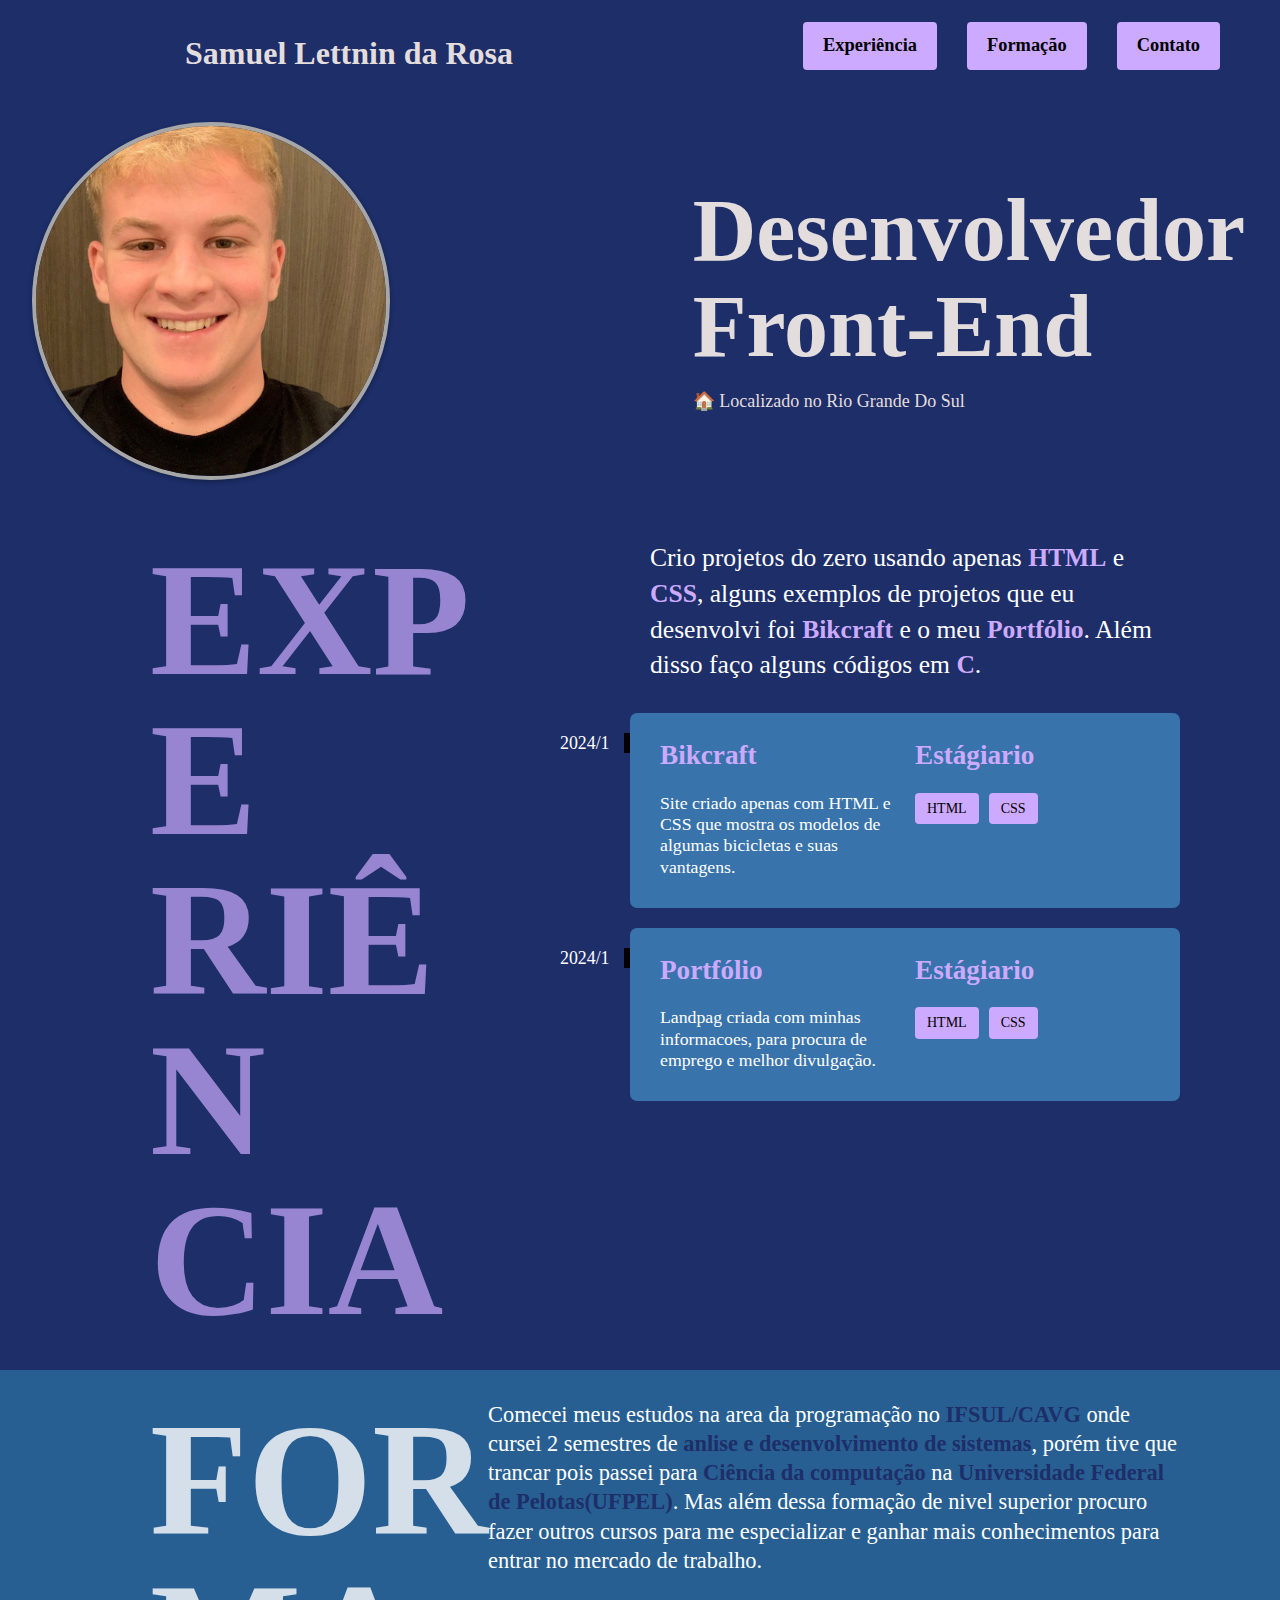
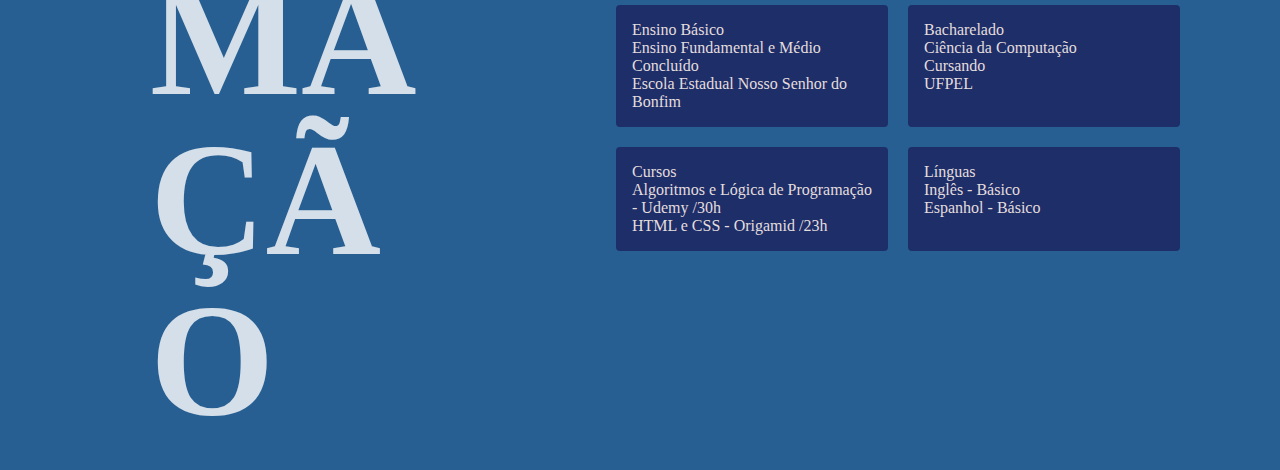
==== 07/index.html @ df696bf7 "Add files via upload" ====
<!DOCTYPE html>
<html lang="pt-br">

<head>
  <meta charset="UTF-8">
  <meta name="viewport" content="width=device-width, initial-scale=1.0">
  <link rel="stylesheet" href="/07/css/style.css">
  <title>Portfólio</title>
</head>

<body>

  <header class="header">
    <h1 class="nome">Samuel Lettnin da Rosa</h1>
    <nav>
      <ul class="header-menu">
        <li><a href="#experiencia">Experiência</a></li>
        <li><a href="#experiencia">Formação</a></li>
        <li><a href="#experiencia">Contato</a></li>
      </ul>
    </nav>
  </header>

  <main >
    <section class="introducao">
      <img src="img/foto.jpeg" alt="foto">
      <div>
        <h1>Desenvolvedor <br>Front-End </h1>
        <p>🏠 Localizado no Rio Grande Do Sul</p>
      </div>
    </section>

    <section class="experiencia" id="experiencia" aria-label="Expêriencia">
      <h2 class="subtitulo">expe<br>riên<br>cia</h2>
      <div>
        <p class="experiencia-texto">Crio projetos do zero usando apenas <strong>HTML</strong> e <strong>CSS</strong>, alguns exemplos de projetos que eu desenvolvi foi <STRong>Bikcraft</STRong> e o meu <strong>Portfólio</strong>. Além disso faço alguns códigos em <strong>C</strong>.</p>

        <div class="empresa">
          <span class="ano">2024/1</span>
          <h3 class="empresa-titulo">Bikcraft</h3>
          <span class="empresa-titulo">Estágiario</span>
          <p class="empresa-texto">Site criado apenas com HTML e CSS que mostra os modelos de algumas bicicletas e suas vantagens.</p>
          <ul class="habilidades">
            <li>HTML</li>
            <li>CSS</li>
          </ul>
        </div>

        <div class="empresa">
          <span class="ano">2024/1</span>
          <h3 class="empresa-titulo">Portfólio</h3>
          <span class="empresa-titulo">Estágiario</span>
          <p class="empresa-texto">Landpag criada com minhas informacoes, para procura de emprego e melhor divulgação.</p>
          <ul class="habilidades">
            <li>HTML</li>
            <li>CSS</li>
          </ul>
        </div>
      </div>
    </section>

    <section class="formacao" id="formacao" aria-label="Formação">

      <div class="formacao-container">
        <h2 class="sub">FOR<br>MA<br>ÇÃO</h2>

        <div>
          <p class="formacao-texto"> Comecei meus estudos na area da programação no <strong>IFSUL/CAVG</strong> onde cursei 2 semestres de <strong>anlise e desenvolvimento de sistemas</strong>, porém tive que trancar pois passei para <strong>Ciência da computação</strong> na <strong>Universidade Federal de Pelotas(UFPEL)</strong>. Mas além dessa formação de nivel superior procuro fazer outros cursos para me especializar e ganhar mais conhecimentos para entrar no mercado de trabalho.</p>

          <ul class="faculdade-lista">
            <li class="faculdade">
              <article>
                <span class="faculade-tipo">Ensino Básico</span>
                <p class="faculdade-curso">Ensino Fundamental e Médio</p>
                <p class="faculdade-status">Concluído</p>
                <p class="faculdade-instituicao">Escola Estadual Nosso Senhor do Bonfim</p>
              </article>
            </li>

            <li class="faculdade">
              <article>
              <span class="faculade-tipo">Bacharelado</span>
              <p class="faculdade-curso">Ciência da Computação</p>
              <p class="faculdade-status">Cursando</p>
              <p class="faculdade-instituicao">UFPEL</p>
              </article>
            </li>

            <li class="faculdade">
              <span class="curso-titulo">Cursos</span>
              <p class="curso-texto">Algoritmos e Lógica de Programação - Udemy /30h</p>
              <p class="curso-texto">HTML e CSS - Origamid /23h</p> 
            </li>

            <li class="faculdade">
              <span class="linguagem-titulo">Línguas</span>
              <p class="curso-texto">Inglês - Básico</p>
              <p class="curso-texto">Espanhol - Básico</p>
            </li>
          </ul>
        </div>
      </div>

    </section>

  </main>

</body>

</html>
---- 07/css/style.css ----
@import "/07/css/geral.css";
@import "/07/css/header.css";
@import "/07/css/introducao.css";
@import "/07/css/experiencia.css";
@import "/07/css/formacao.css";
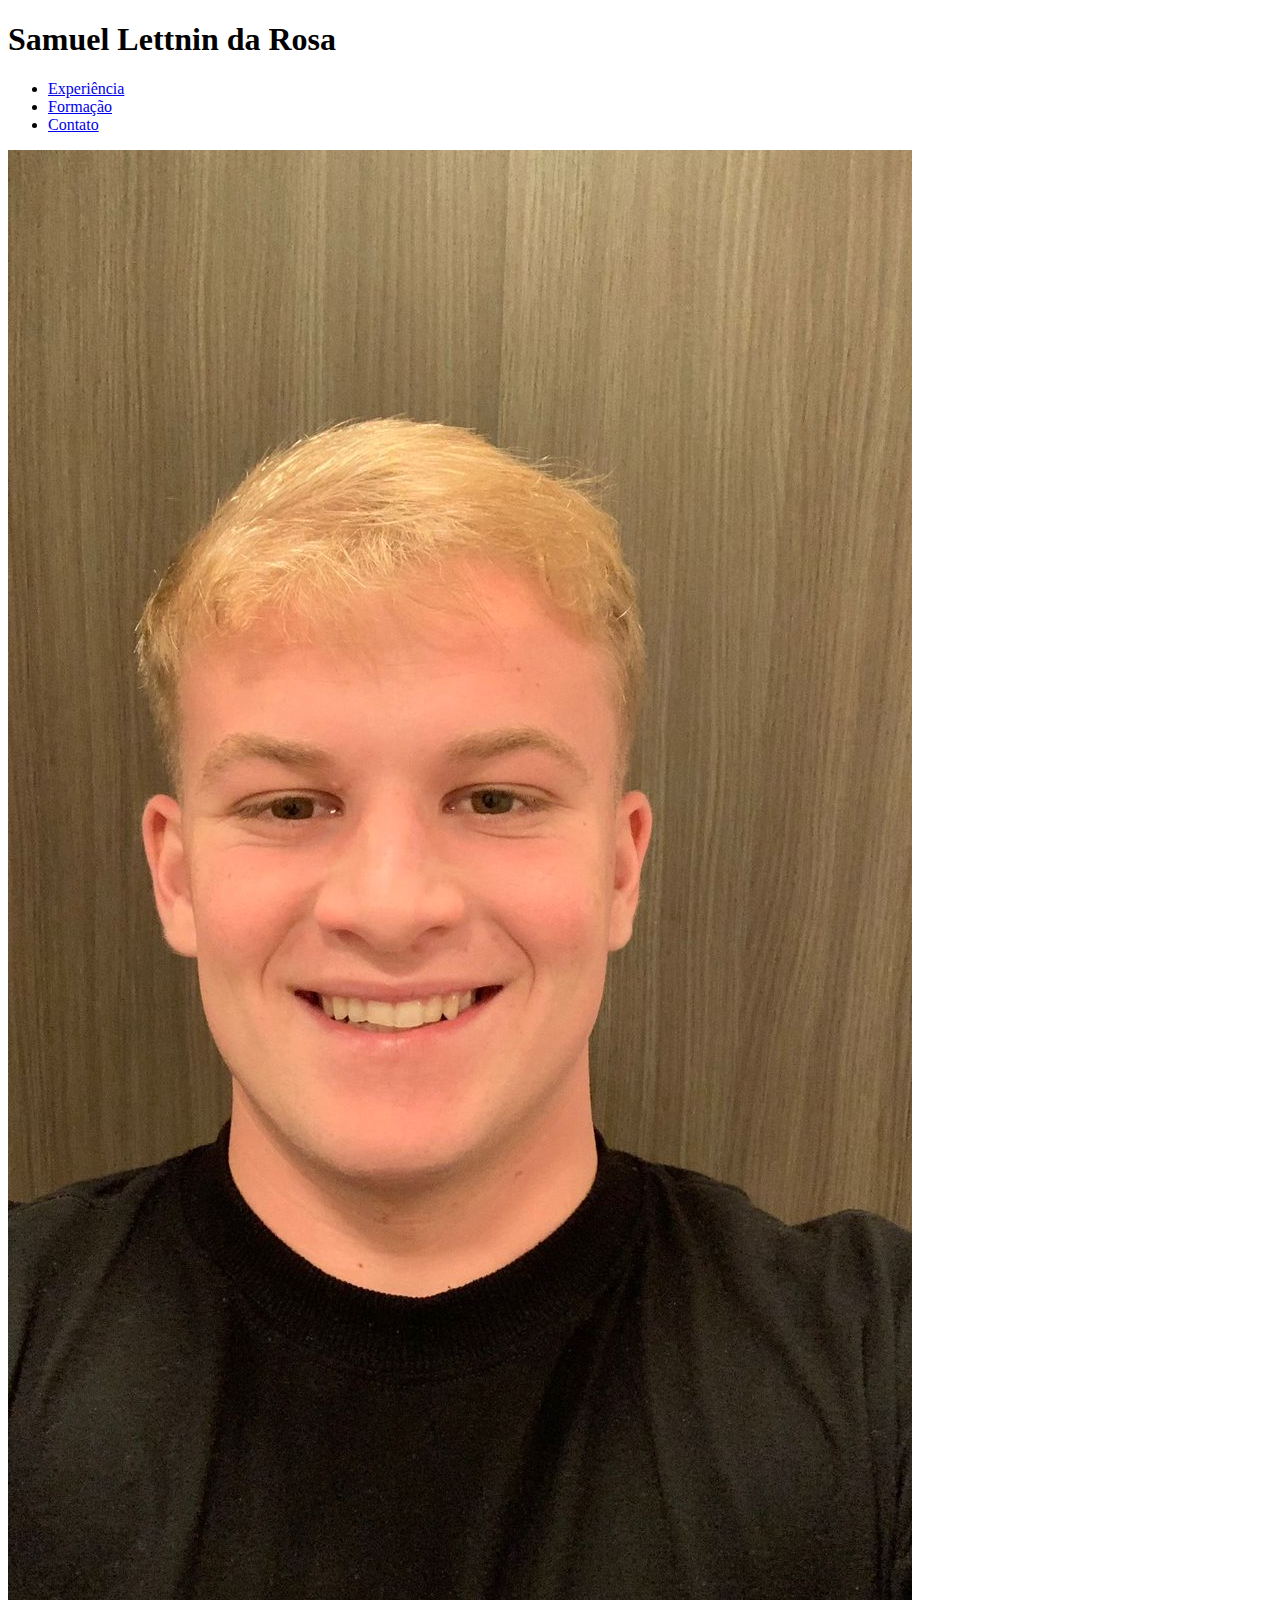
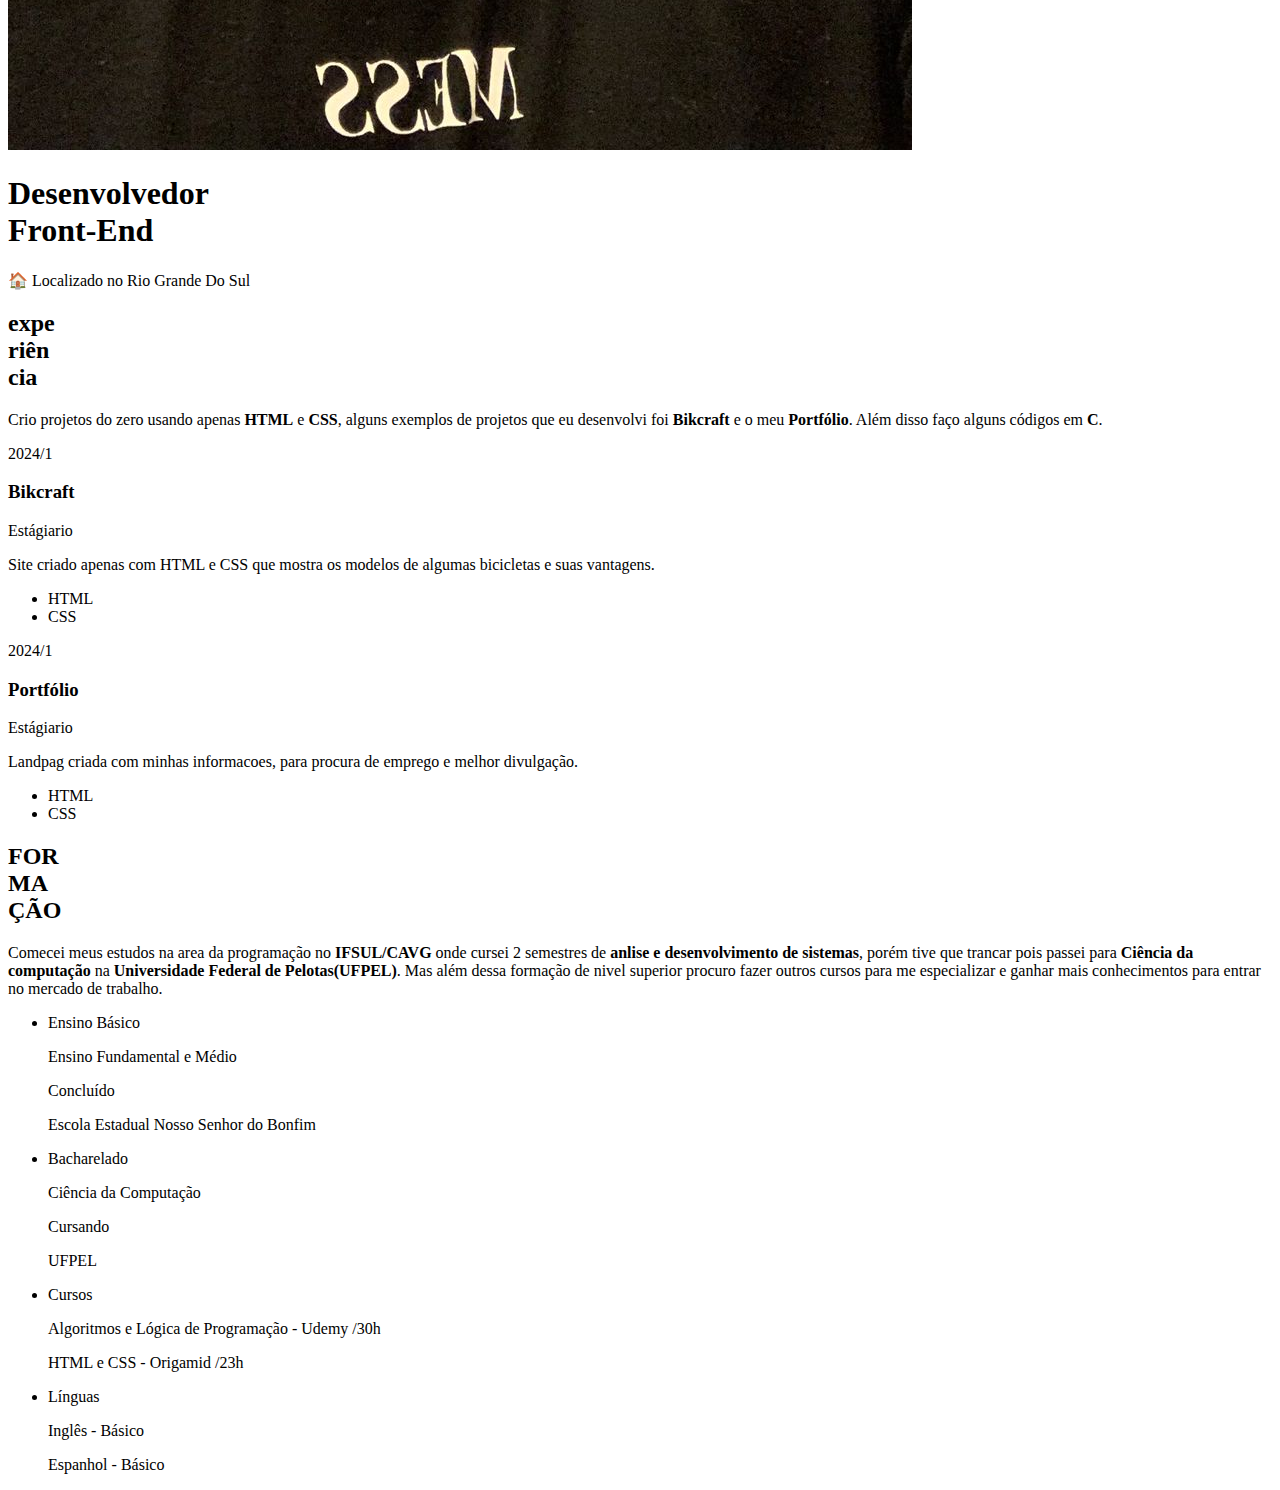
==== commit a74f2afa: "Update index.html" ====
--- a/07/index.html
+++ b/07/index.html
@@ -4,7 +4,7 @@
 <head>
   <meta charset="UTF-8">
   <meta name="viewport" content="width=device-width, initial-scale=1.0">
-  <link rel="stylesheet" href="/07/css/style.css">
+  <link rel="stylesheet" href="07/css/style.css">
   <title>Portfólio</title>
 </head>
 
@@ -23,7 +23,7 @@
 
   <main >
     <section class="introducao">
-      <img src="img/foto.jpeg" alt="foto">
+      <img src="/07/img/foto.jpeg" alt="foto">
       <div>
         <h1>Desenvolvedor <br>Front-End </h1>
         <p>🏠 Localizado no Rio Grande Do Sul</p>
@@ -107,4 +107,4 @@
 
 </body>
 
-</html>+</html>
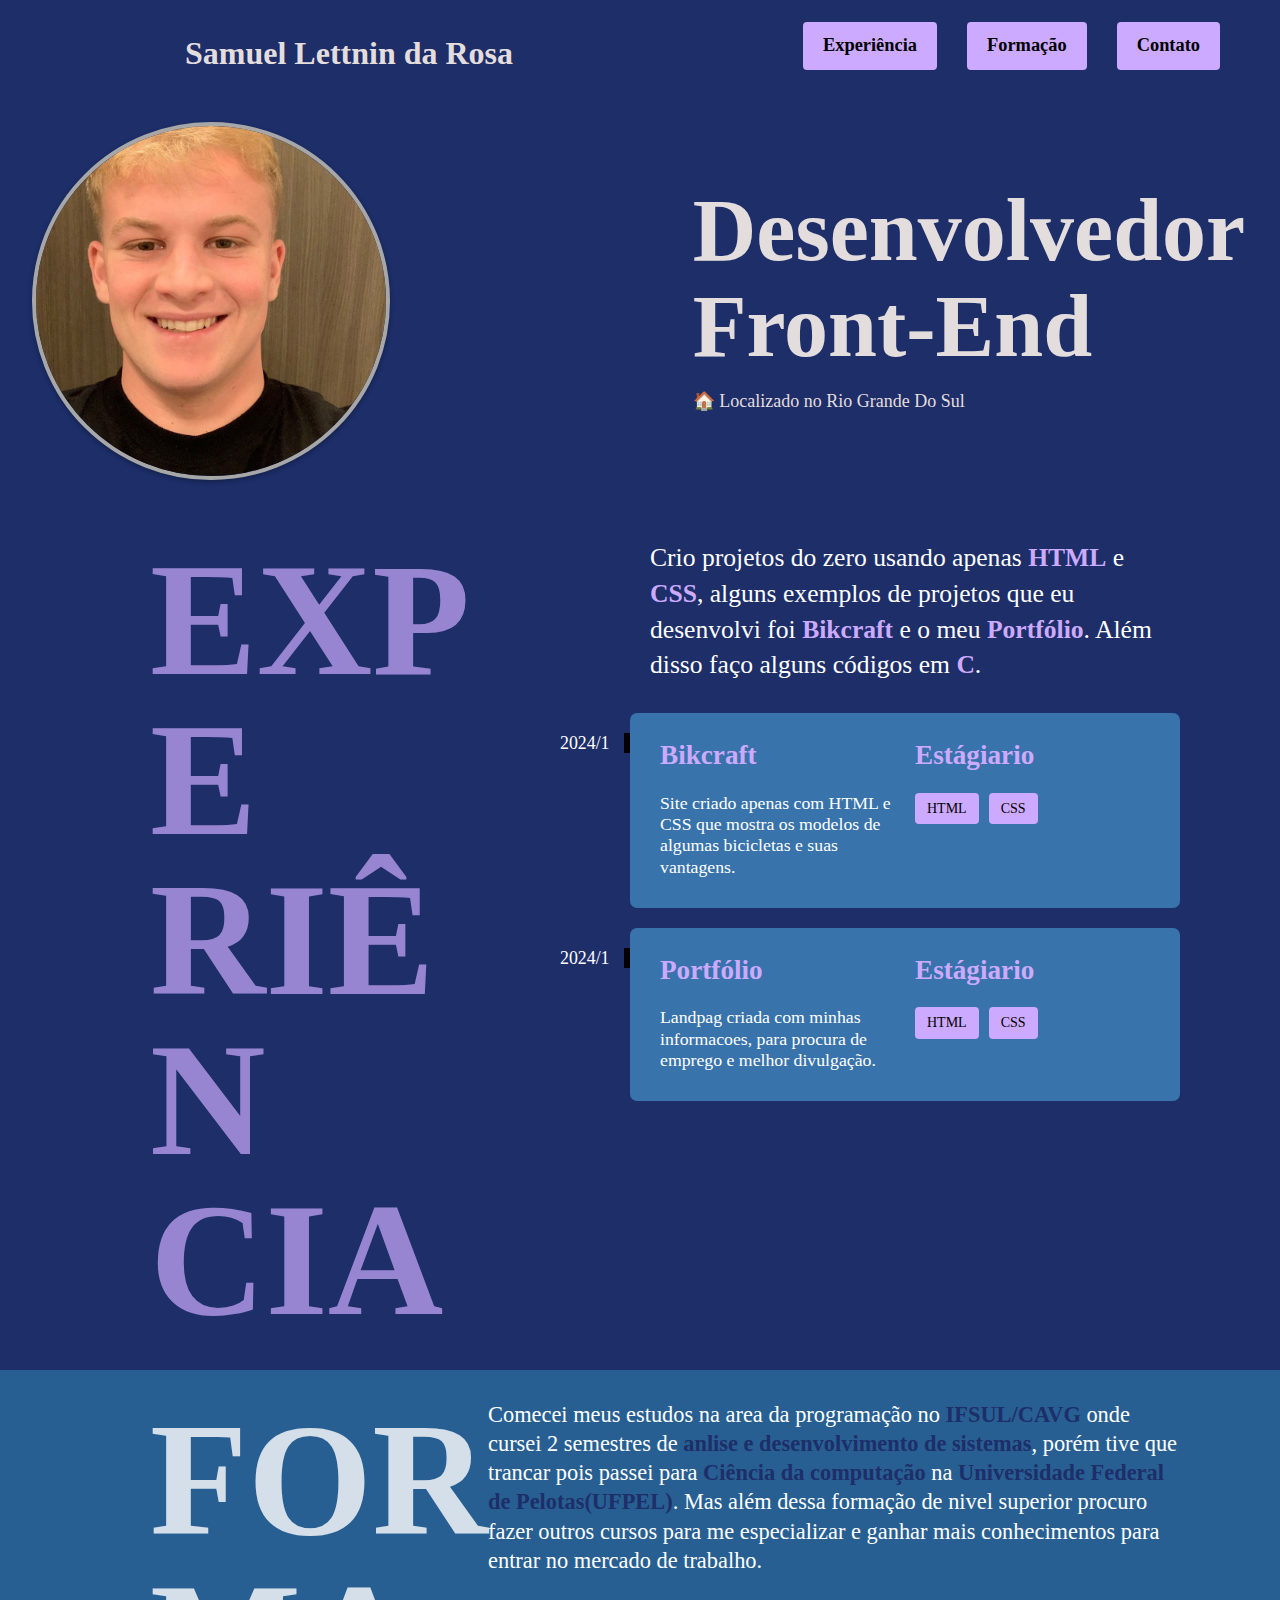
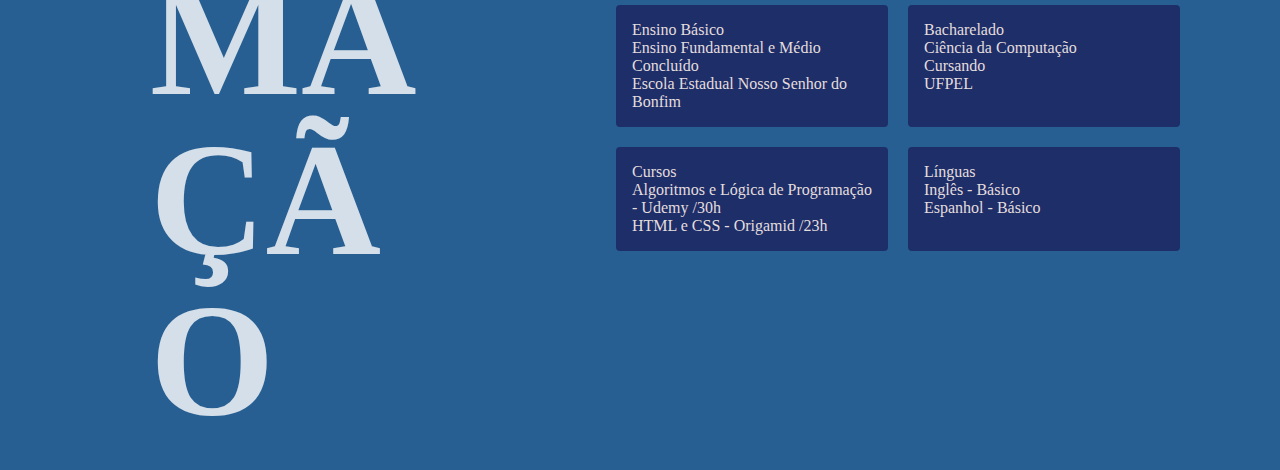
==== commit f7bfbb2f: "Update index.html" ====
--- a/07/index.html
+++ b/07/index.html
@@ -4,7 +4,7 @@
 <head>
   <meta charset="UTF-8">
   <meta name="viewport" content="width=device-width, initial-scale=1.0">
-  <link rel="stylesheet" href="07/css/style.css">
+  <link rel="stylesheet" href="/07/css/style.css">
   <title>Portfólio</title>
 </head>
 
--- a/07/css/style.css
+++ b/07/css/style.css
@@ -0,0 +1,5 @@
+@import "/07/css/geral.css";
+@import "/07/css/header.css";
+@import "/07/css/introducao.css";
+@import "/07/css/experiencia.css";
+@import "/07/css/formacao.css";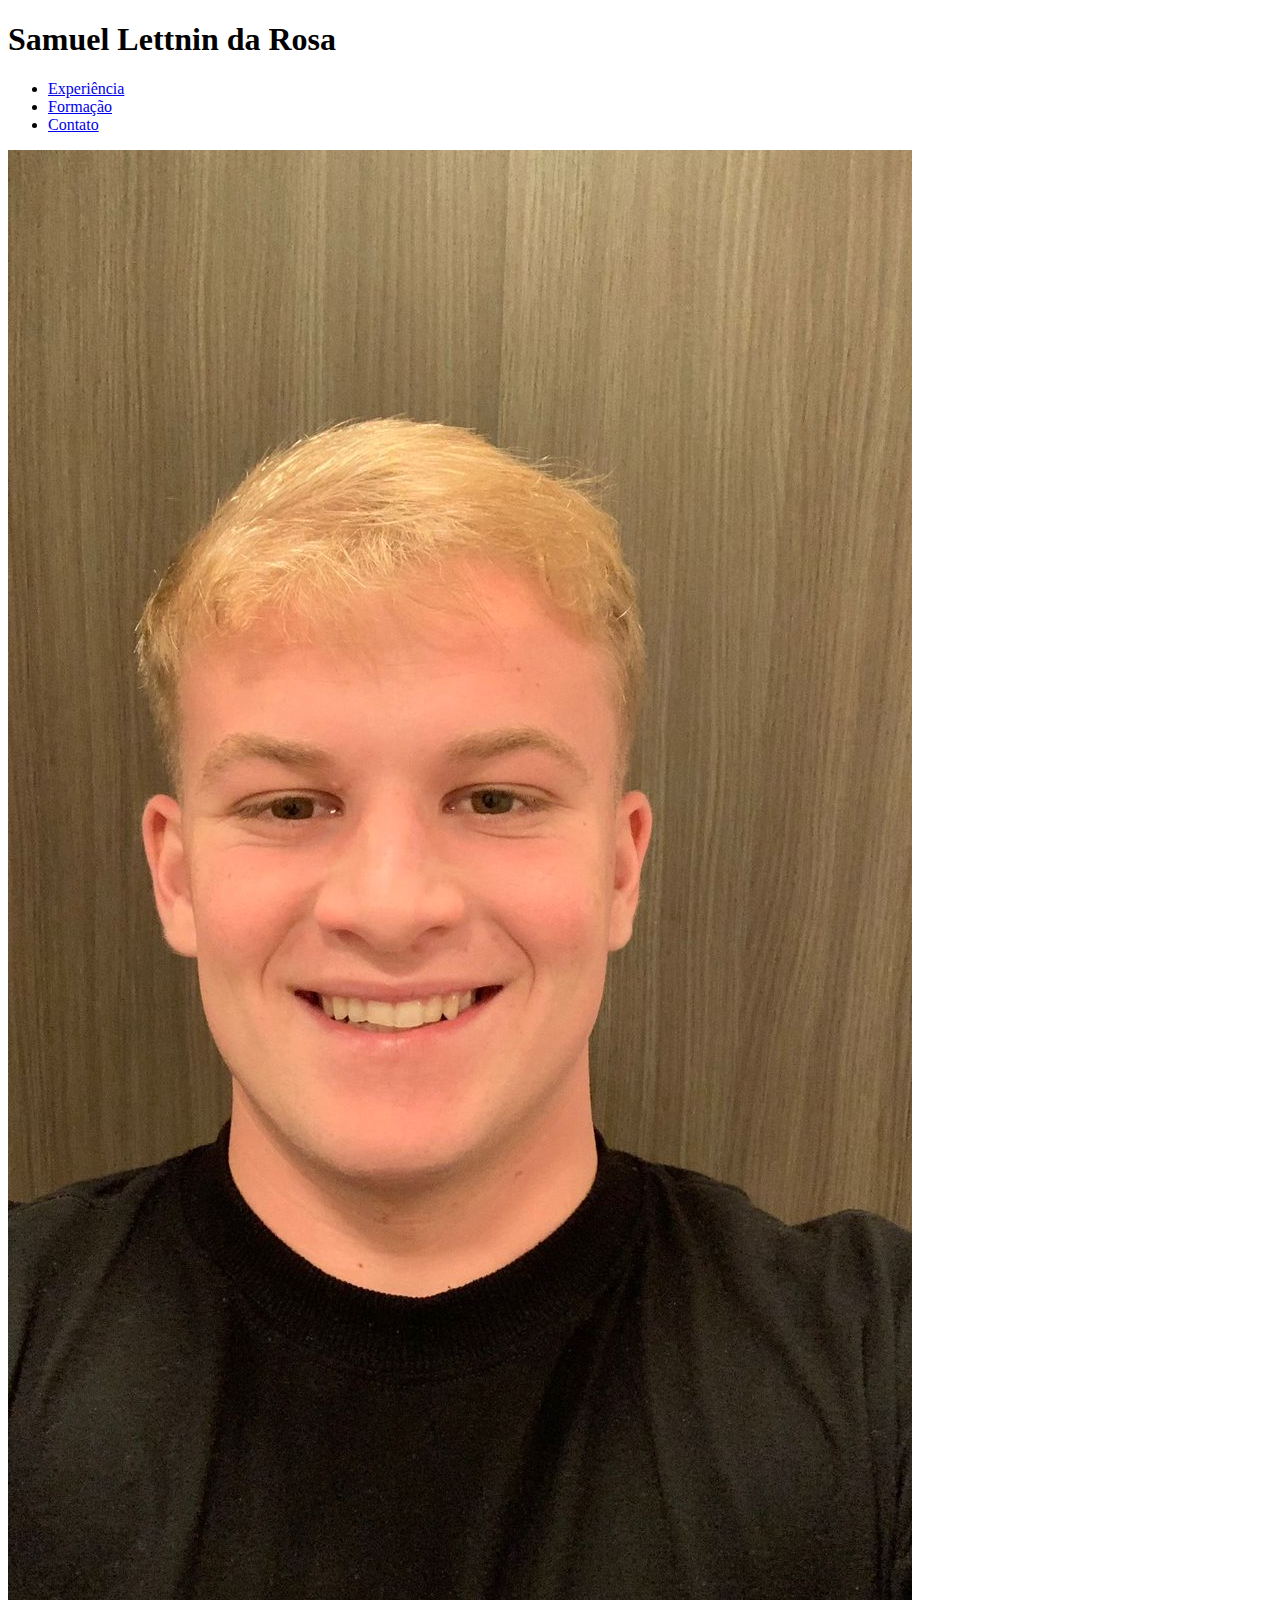
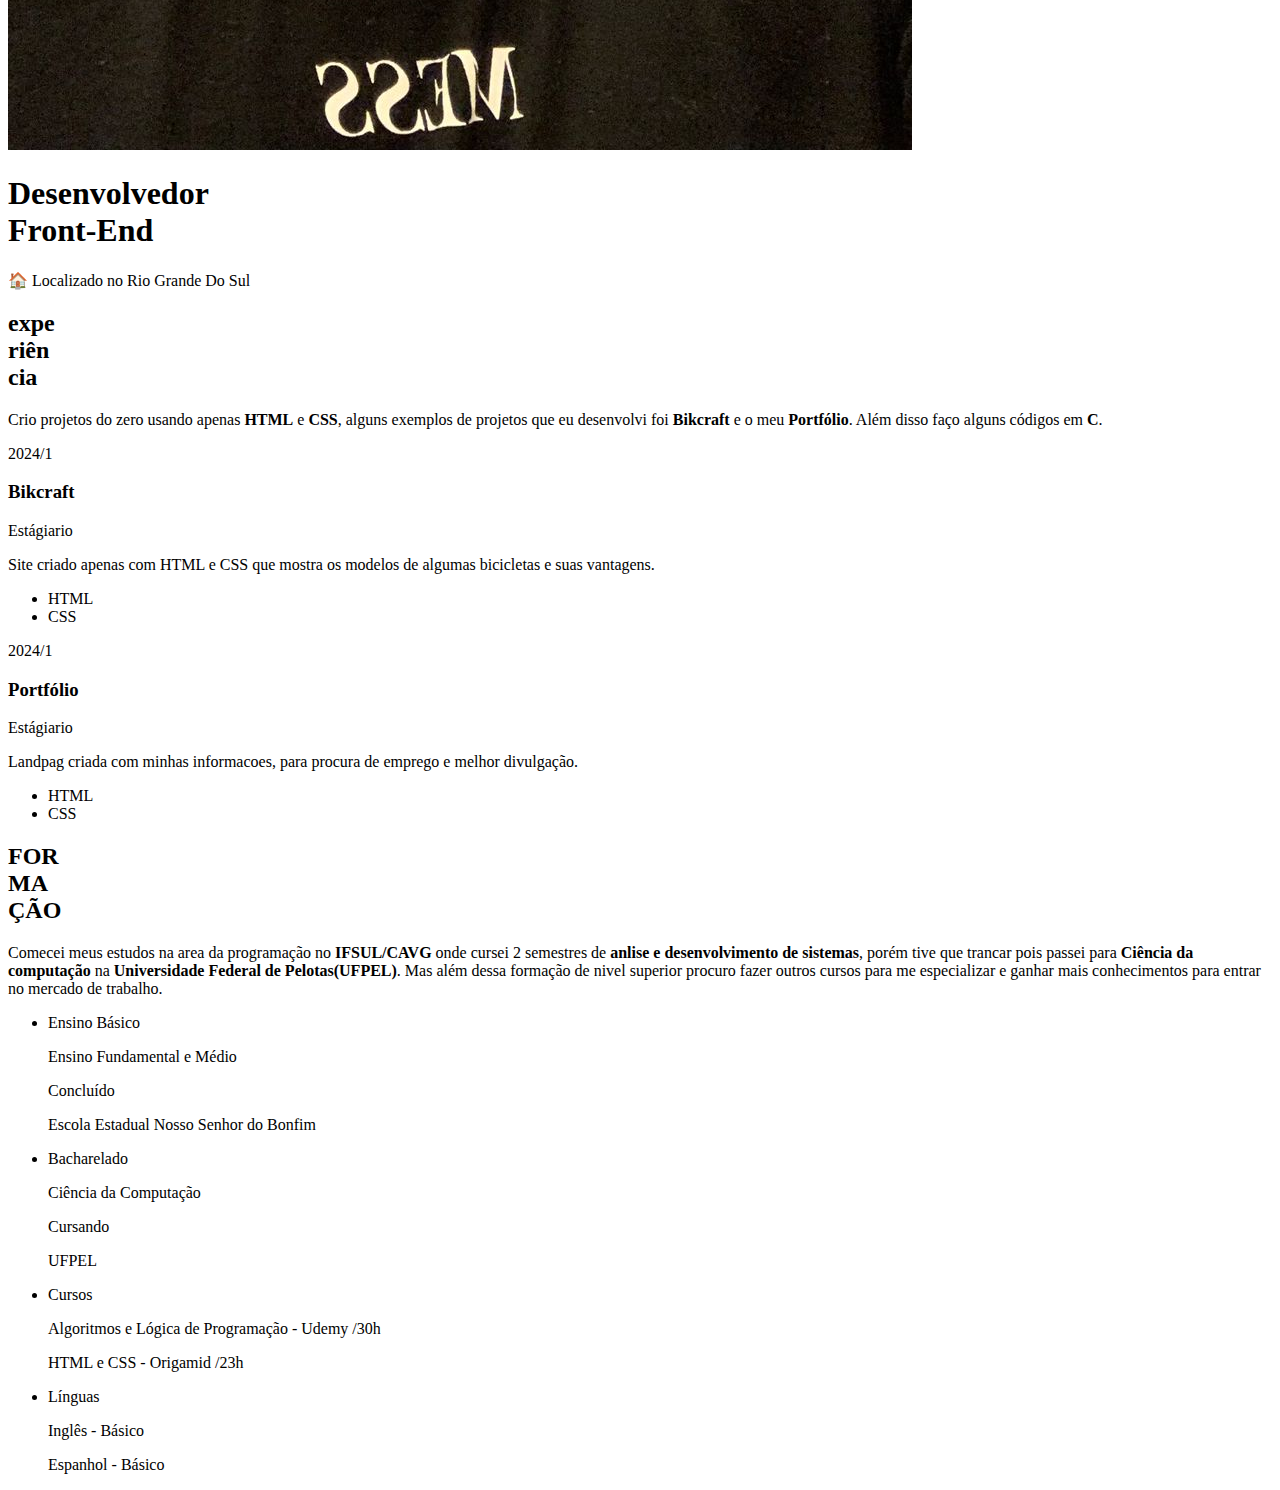
==== commit 0029740e: "Update index.html" ====
--- a/07/index.html
+++ b/07/index.html
@@ -4,7 +4,7 @@
 <head>
   <meta charset="UTF-8">
   <meta name="viewport" content="width=device-width, initial-scale=1.0">
-  <link rel="stylesheet" href="/07/css/style.css">
+  <link rel="stylesheet" href="./07/css/style.css">
   <title>Portfólio</title>
 </head>
 
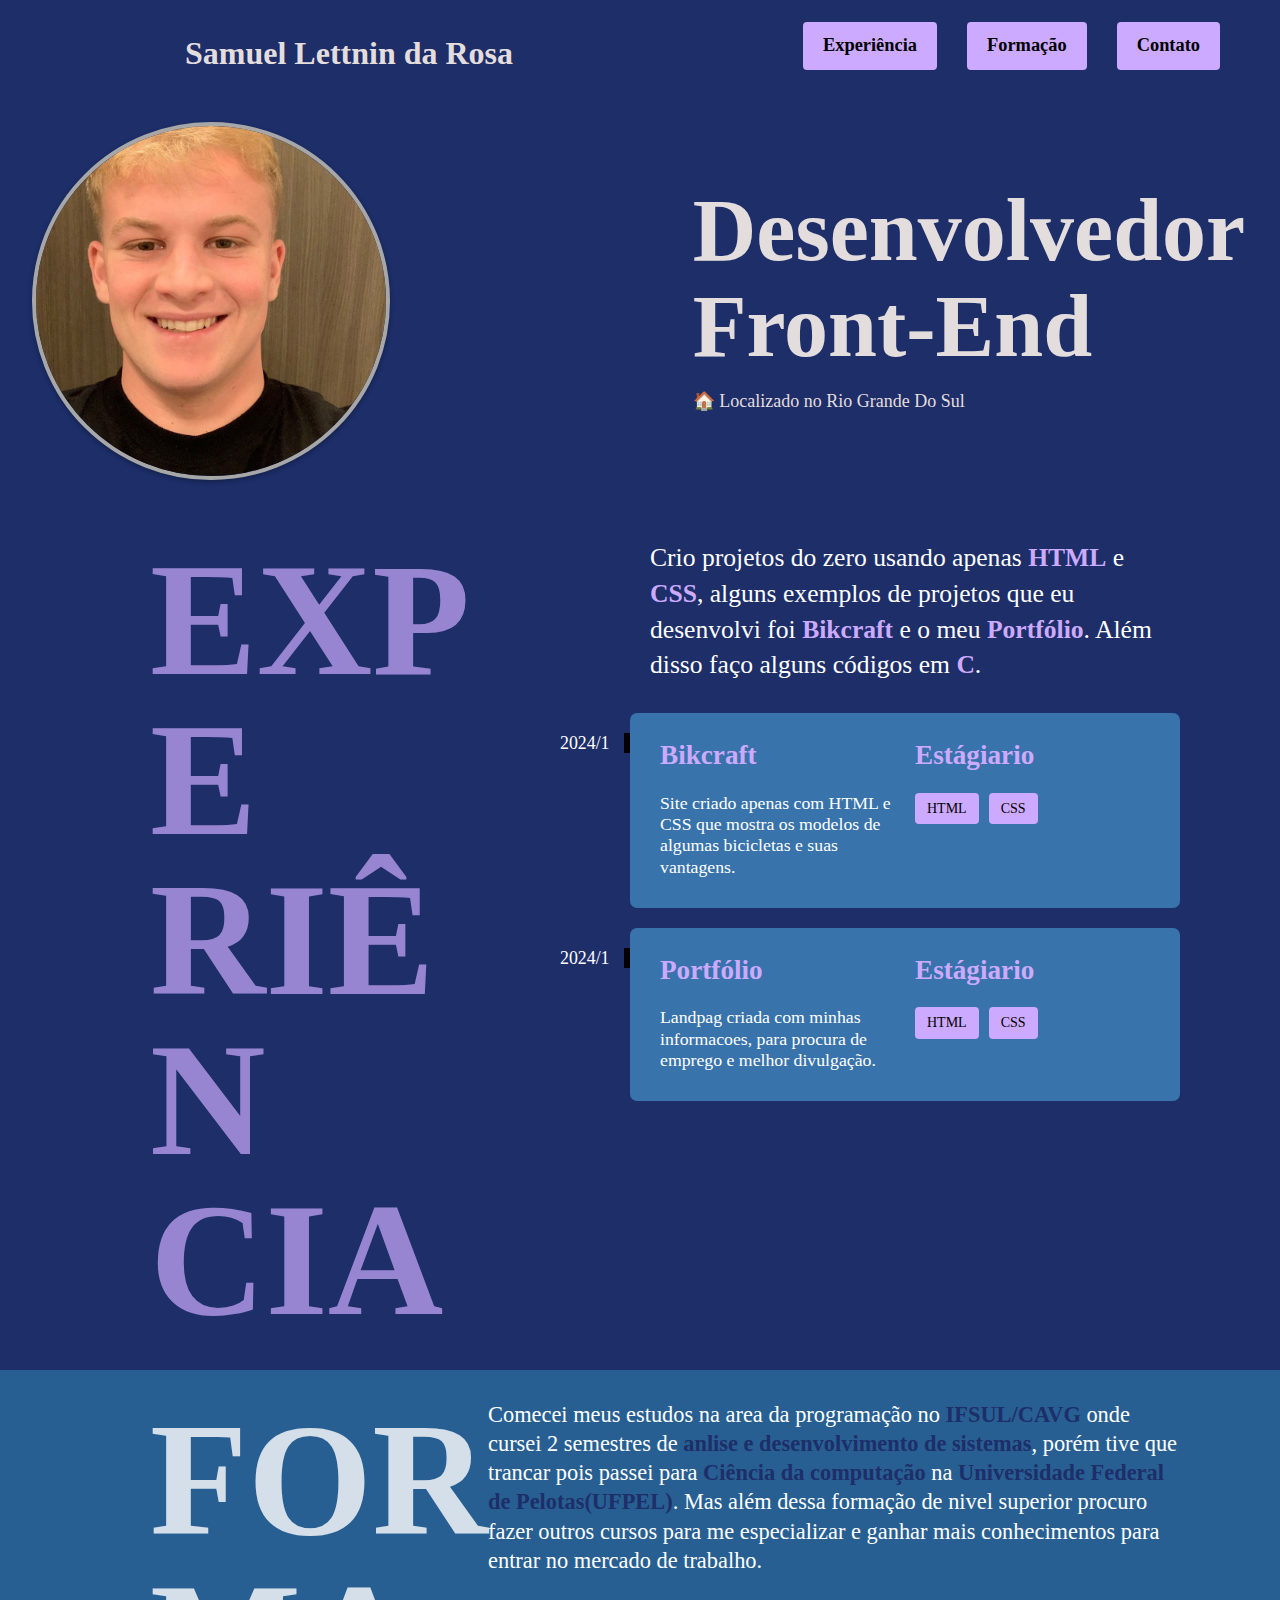
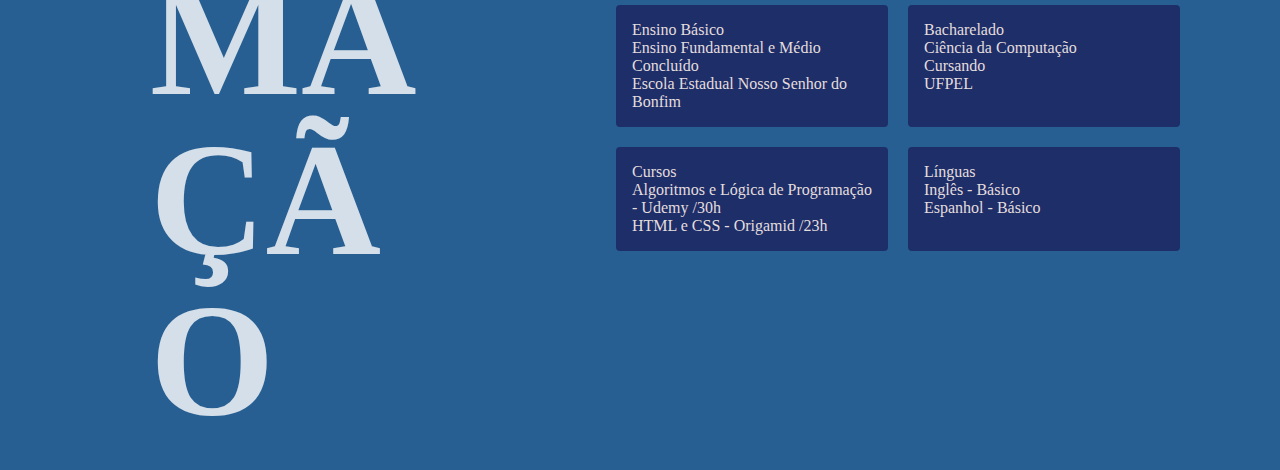
==== commit 9a9cec29: "sa" ====
--- a/07/index.html
+++ b/07/index.html
@@ -4,7 +4,7 @@
 <head>
   <meta charset="UTF-8">
   <meta name="viewport" content="width=device-width, initial-scale=1.0">
-  <link rel="stylesheet" href="./07/css/style.css">
+  <link rel="stylesheet" href="./css/style.css">
   <title>Portfólio</title>
 </head>
 
--- a/07/css/style.css
+++ b/07/css/style.css
@@ -0,0 +1,5 @@
+@import "./geral.css";
+@import "./header.css";
+@import "./introducao.css";
+@import "./experiencia.css";
+@import "./formacao.css";
